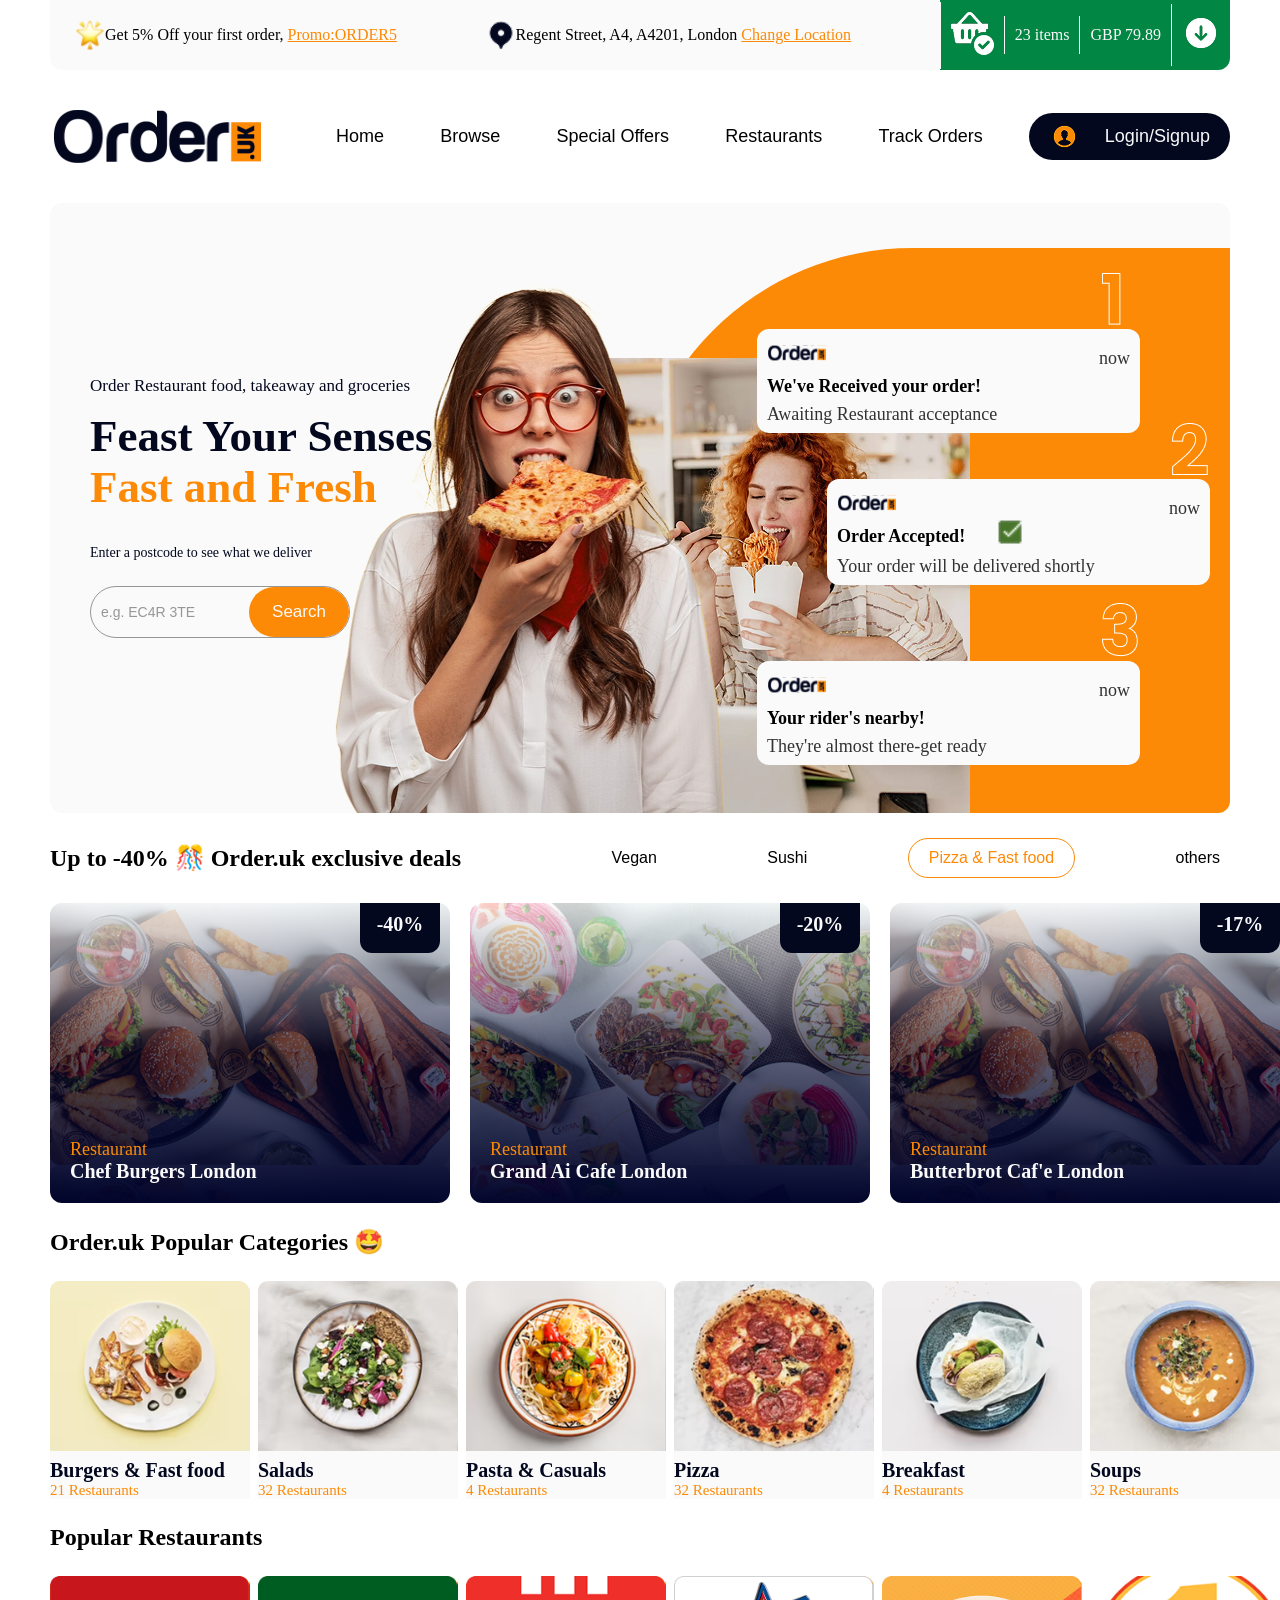
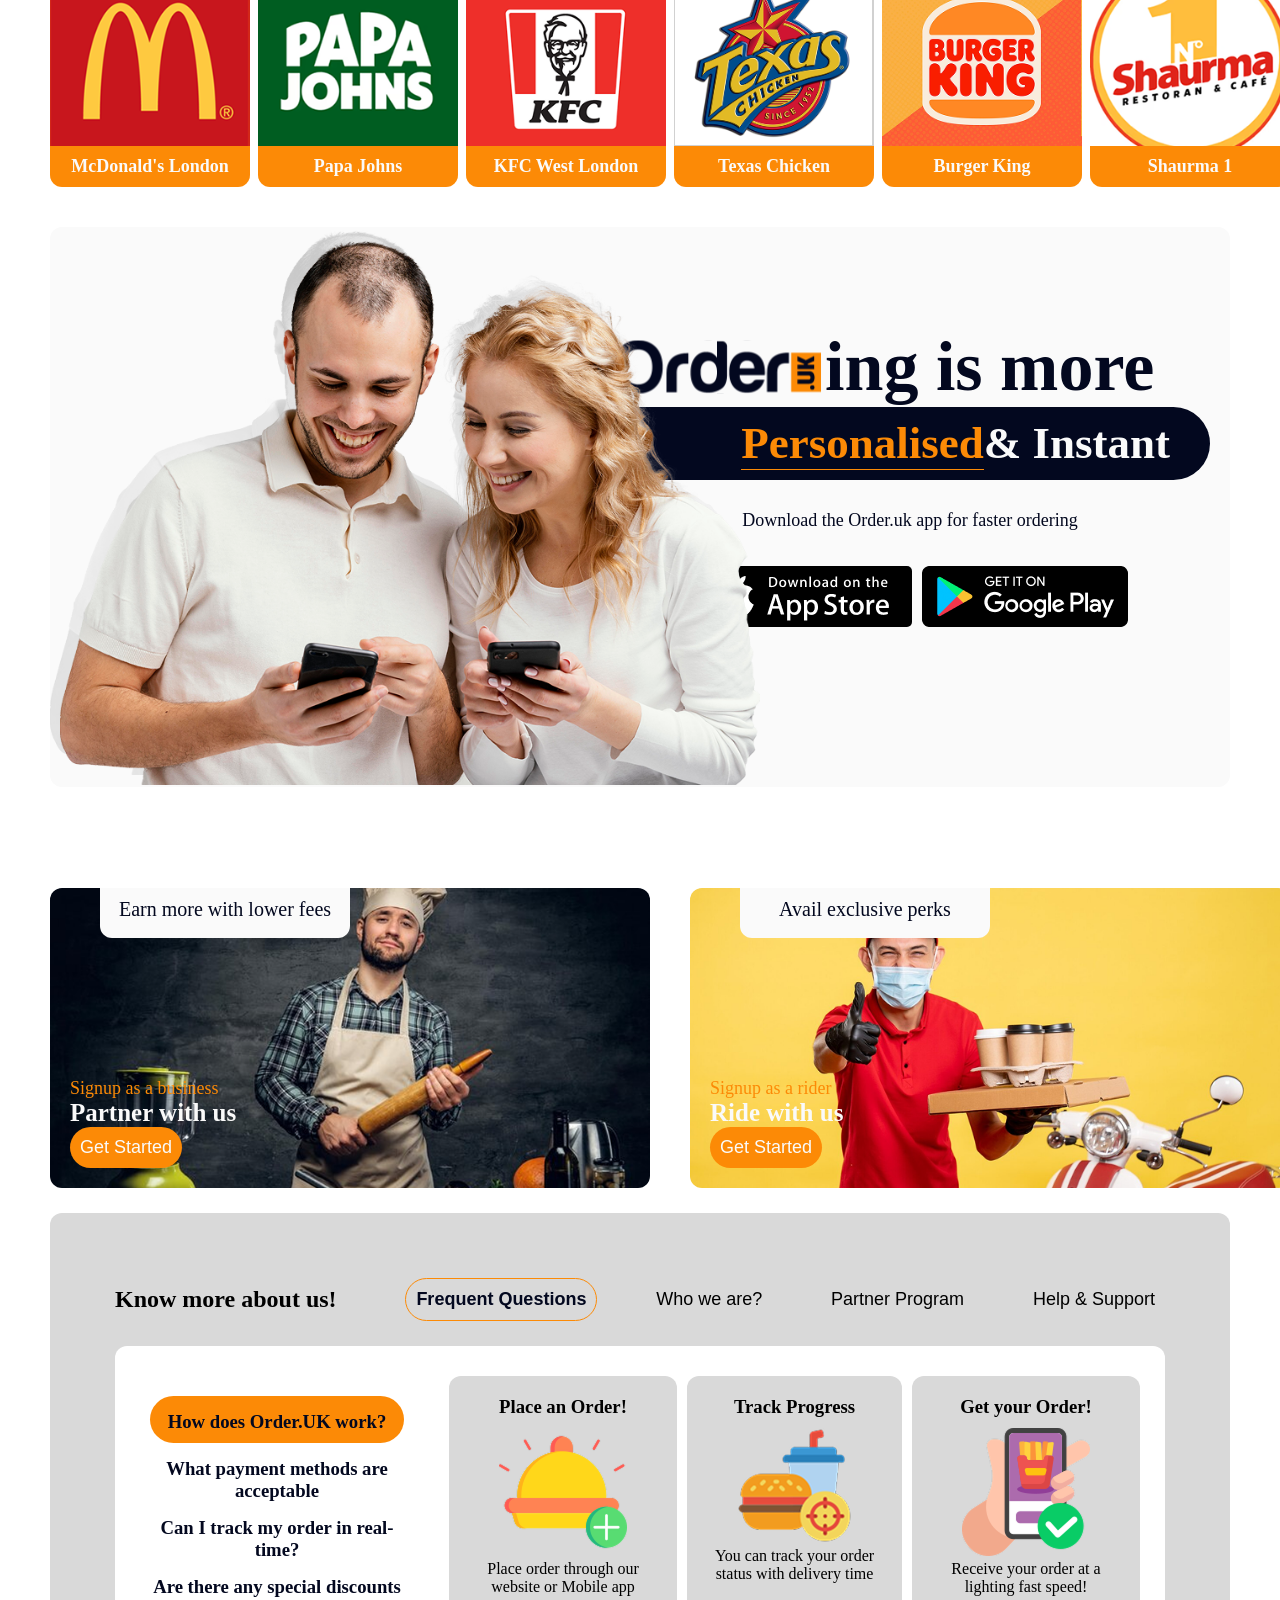
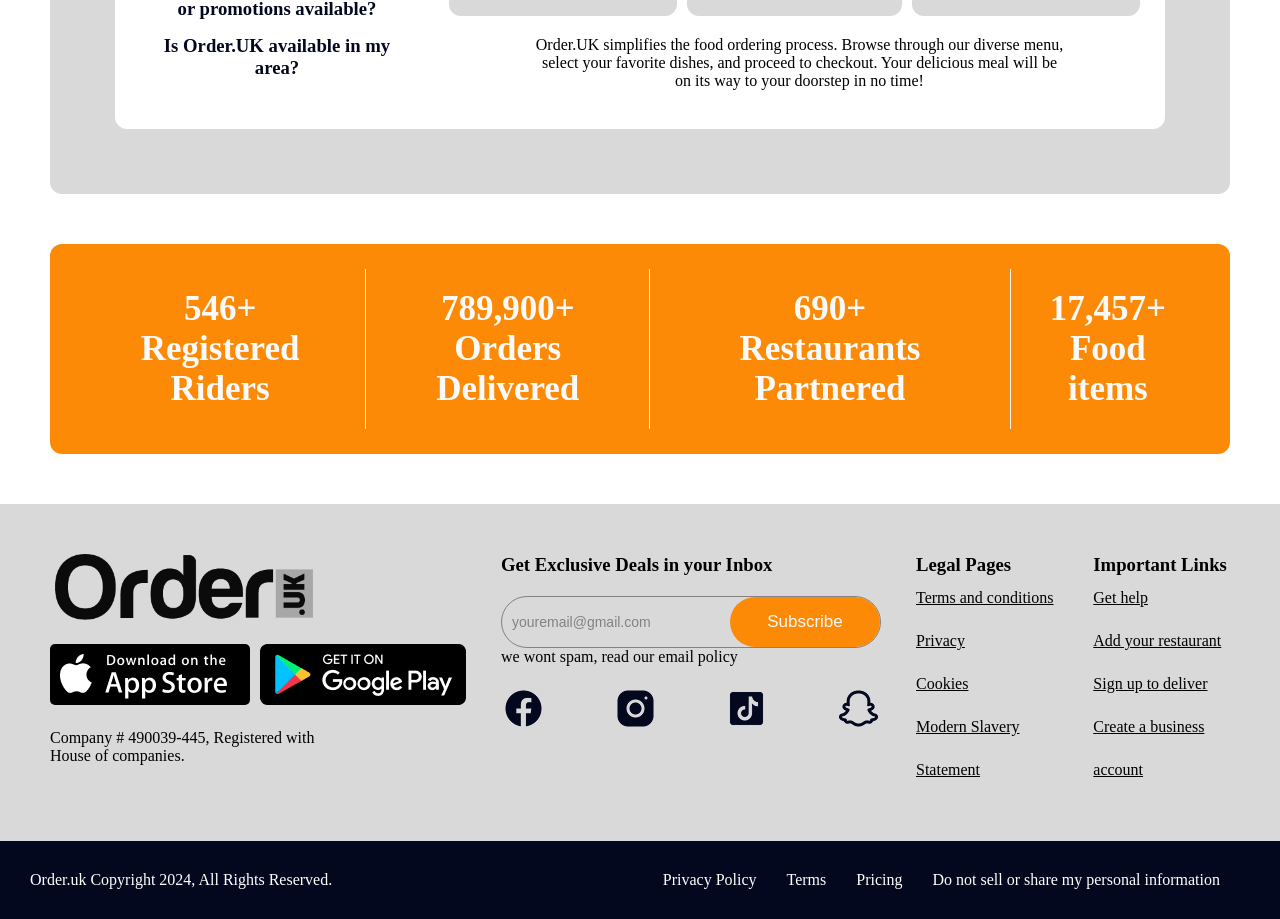
==== index.html @ 516a3283 "Made few changes" ====
<!DOCTYPE html>
<html lang="en">
<head>
    <meta charset="UTF-8">
    <meta name="viewport" content="width=device-width, initial-scale=1.0">
    <title>Food Delivery</title>
    <link rel="stylesheet" href="./index.css">
</head>
<body>
    <section class="fullpage">
        <nav class="location">
            <div class="promo">
                <img src="./images/star icon.png" alt="">
                <p>Get 5% Off your first order, <a href="">Promo:ORDER5</a> </p>
            </div>
            <div class="regent">
                <img src="./images/Location icon.png" alt="">
                <p>Regent Street, A4, A4201, London <a href="">Change Location</a></p>
                
            </div>
            <div class="basket">
                <div class="shopB">
                    <img src="./images/Full Shopping Basket.png" alt="">
                </div>
                <div class="items">
                    <p>23 items</p>
                </div>
                <div class="GBP">
                    <p>GBP 79.89</p>
                </div>
                <div class="forward">
                    <img src="./images/forward icon.png" alt="">
                </div>
            </div>
        </nav>
        <div class="orderlogo">
            <img src="./images/Order logo.svg" alt="">
            <button class="homebtn">Home</button>
            <button class="browsebtn">Browse</button>
            <button class="specialbtn">Special Offers</button>
            <a href="../ordering-page/ordering.html"><button class="restbtn">Restaurants</button></a>
            <button class="trackbtn">Track Orders</button>
            <div class="logbtn">
                <img src="./images/Male User icon.png" alt="">
                <button class="logsigbtn">Login/Signup</button>
            </div>
        </div>
        <div class="landpg">
            <div class="orange"></div>
            <div class="spag-div"></div>
            <div class="eatpizza"><img src="./images/girleatingpizza.png" alt=""></div>
            <div class="order1">
                <img class="orimg1" src="./images/1.png" alt="">
                <div class="receiveorder">
                    <div class="order1logo">
                        <img src="./images/Order logo.svg" alt="">
                        <p>now</p>
                    </div>
                    <h1>We've Received your order!</h1>
                    <p>Awaiting Restaurant acceptance</p>
                </div>
            </div>
            <div class="order2">
                <img class="orimg2" src="./images/2.png" alt="">
                <div class="acceptorder">
                    <div class="order1logo">
                        <img src="./images/Order logo.svg" alt="">
                        <p>now</p>
                    </div>
                    <div class="ornow">
                        <h1>Order Accepted!</h1>
                        <img src="./images/Tick Box.png" alt="">
                    </div>
                    <p>Your order will be delivered shortly</p>
                </div>
            </div>
            <div class="order3">
                <img class="orimg3" src="./images/3.png" alt="">
                <div class="riderorder">
                    <div class="order1logo">
                        <img src="./images/Order logo.svg" alt="">
                        <p>now</p>
                    </div>
                    <h1>Your rider's nearby!</h1>
                    <p>They're almost there-get ready</p>
                </div>
            </div>
            <div class="text1">
                <p class="p1">Order Restaurant food, takeaway and groceries</p>
                <h1 class="h1">Feast Your Senses</h1>
                <h1 class="h2">Fast and Fresh</h1>
                <p class="p2">Enter a postcode to see what we deliver</p>
                <form action="">
                    <input type="text" name="" id="" placeholder="e.g. EC4R 3TE">
                    <button>Search</button>
                </form>
            </div>
            
        </div>
        <div class="exclusive">
            <div class="deals">
                <h1 class="dealsh1">Up to -40% 🎊 Order.uk exclusive deals</h1>
                <button class="vgbtn">Vegan</button>
                <button class="subtn">Sushi</button>
                <button class="pffbtn">Pizza & Fast food</button>
                <button class="otbtn">others</button>
            </div>
            <div class="restaurantfood">
                <div class="chefburgers">
                    <div class="chburg">
                        <div class="chtext1">
                            <h1>-40%</h1>
                        </div>
                        <div class="chtext2">
                            <p>Restaurant</p>
                            <h2>Chef Burgers London</h2>
                        </div>   
                    </div>
                </div>
                <div class="aicafe">
                    <div class="aicaf">
                        <div class="aitext1">
                            <h1>-20%</h1>
                        </div>
                        <div class="aitext2">
                            <p>Restaurant</p>
                            <h2>Grand Ai Cafe London</h2>
                        </div>   
                    </div>
                </div>
                <div class="butterbrot">
                    <div class="butbrot">
                        <div class="brottext1">
                            <h1>-17%</h1>
                        </div>
                        <div class="brottext2">
                            <p>Restaurant</p>
                            <h2>Butterbrot Caf'e London</h2>
                        </div>   
                    </div>
                </div>
            </div>   
        </div>
        <div class="orderpopular">
            <h2>Order.uk Popular Categories 🤩</h2>
            <div class="ordercategories">
                <div class="burgfast">
                    <div class="burgfastImage"></div>
                    <div class="burgfastText">
                        <h2>Burgers & Fast food</h2>
                        <p>21 Restaurants</p>
                    </div>
                </div>
                <div class="salad">
                    <div class="saladImage"></div>
                    <div class="saladText">
                        <h2>Salads</h2>
                        <p>32 Restaurants</p>
                    </div>
                </div>
                <div class="pasc">
                    <div class="pascImage"></div>
                    <div class="pascText">
                        <h2>Pasta & Casuals</h2>
                        <p>4 Restaurants</p>
                    </div>
                </div>
                <div class="pizz">
                    <div class="pizzImage"></div>
                    <div class="pizzText">
                        <h2>Pizza</h2>
                        <p>32 Restaurants</p>
                    </div>
                </div>
                <div class="Break">
                    <div class="BreakImage"></div>
                    <div class="BreakText">
                        <h2>Breakfast</h2>
                        <p>4 Restaurants</p>
                    </div>
                </div>
                <div class="soup">
                    <div class="soupImage"></div>
                    <div class="soupText">
                        <h2>Soups</h2>
                        <p>32 Restaurants</p>
                    </div>
                </div>
                
            </div>
        </div>
        <div class="popularresto">
            <h2>Popular Restaurants</h2>
            <div class="popresto">
                <div class="McDon">
                    <div class="McDonImage"></div>
                    <div class="McDonText">
                        <h2>McDonald's London</h2>
                    </div>
                </div>
                <div class="papaJ">
                    <div class="papaJImage"></div>
                    <div class="papaJText">
                        <h2>Papa Johns</h2>
                    </div>
                </div>
                <div class="KFC">
                    <div class="KFCImage"></div>
                    <div class="KFCText">
                        <h2>KFC West London</h2>
                    </div>
                </div>
                <div class="Texc">
                    <div class="TexcImage"></div>
                    <div class="TexcText">
                        <h2>Texas Chicken</h2>
                    </div>
                </div>
                <div class="BurgK">
                    <div class="BurgKImage"></div>
                    <div class="BurgKText">
                        <h2>Burger King</h2>
                    </div>
                </div>
                <div class="Shau">
                    <div class="ShauImage"></div>
                    <div class="ShauText">
                        <h2>Shaurma 1</h2>
                    </div>
                </div>
            </div>
        </div>
        <div class="download">
            <div class="downloadbg">
                <div class="orderpers">
                    <div class="ordering">
                        <img src="./images/Order logo.svg" alt=""><h2>ing is more</h2>
                    </div>
                    <div class="personalizes">
                        <h2 class="pers">Personalised</h2>
                        <h2 class="ins"> & Instant</h2>
                    </div>
                    <div class="downorder">
                        <p>Download the Order.uk app for faster ordering</p>
                        <div class="appplay">
                            <div class="appstore"><img src="./images/App Store.png" alt=""></div>
                            <div class="googleplay"><img src="./images/google play.png" alt=""></div>
                        </div>
                    </div>
                    
                </div>
                <div class="smiling1"></div>
                <div class="smiling2"></div>
                
            </div>
        </div>
        <div class="earnperks">
            <div class="earn">
                <div class="earnmore">
                    <div class="earnmoretext1">
                        <p>Earn more with lower fees</p>
                    </div>
                    <div class="earnmoretext2">
                        <p>Signup as a business</p>
                        <h2>Partner with us</h2>
                        <button>Get Started</button>
                    </div>   
                </div>
            </div>
            <div class="perks">
                <div class="perksavail">
                    <div class="perksavailtext1">
                        <p>Avail exclusive perks</p>
                    </div>
                    <div class="perksavailtext2">
                        <p>Signup as a rider</p>
                        <h2>Ride with us</h2>
                        <button>Get Started</button>
                    </div>   
                </div>
            </div>
        </div>
        <div class="knowmore">
            <div class="knmr">
                <div class="know">
                    <h2>Know more about us!</h2>
                    <button class="freq">Frequent Questions</button>
                    <button class="what">Who we are?</button>
                    <button class="what">Partner Program</button>
                    <button class="what">Help & Support</button>
                </div>
                <div class="howdoes">
                    <div class="howwork">
                        <h3 class="hodoes">How does Order.UK work?</h3>
                        <h3>What payment methods are acceptable</h3>
                        <h3>Can I track my order in real-time?</h3>
                        <h3>Are there any special discounts or promotions available?</h3>
                        <h3>Is Order.UK available in my area?</h3>
                    </div>
                    <div class="placetrack">
                        <div class="placeortr">
                            <div class="place-order">
                                <h3>Place an Order!</h3>
                                <img src="./images/place order icon.png" alt="">
                                <p>Place order through our website or Mobile app</p>
                            </div>
                            <div class="track-order">
                                <h3>Track Progress</h3>
                                <img src="./images/track progress icon.png" alt="">
                                <p>You can track your order status with delivery time</p>
                            </div>
                            <div class="get-order">
                                <h3>Get your Order!</h3>
                                <img src="./images/get your order icon.png" alt="">
                                <p>Receive your order at a lighting fast speed!</p>
                            </div>
                        </div>
                        <div class="simplifies">
                            <p>Order.UK simplifies the food ordering process. Browse through our diverse menu, <br>select your favorite dishes, and proceed to checkout. Your delicious meal will be <br>on its way to your doorstep in no time!</p>
                        </div>
                    </div>
                </div>
            </div>

        </div>
        <div class="no-of">
            <div class="reg-ri"><h3>546+ <br>Registered Riders</h3></div>
            <div class="ord-de"><h3>789,900+ <br>Orders Delivered</h3></div>
            <div class="res-pa"><h3>690+ <br>Restaurants Partnered</h3></div>
            <div class="foo-it"><h3>17,457+ <br>Food items</h3></div>
        </div> 
    </section>
    <section class="footer">
        <div class="orderlegal">
            <div class="order-app">
                <div class="ord-2"><img src="./images/Order logo2.svg" alt=""></div>
                <div class="applay">
                    <div class="apstore"><img src="./images/App Store.png" alt=""></div>
                    <div class="googplay"><img src="./images/google play.png" alt=""></div>
                </div>
                <p>Company # 490039-445, Registered with <br>House of companies.</p>
            </div>
            <div class="get-ex">
                <h3>Get Exclusive Deals in your Inbox</h3>
                <form action="">
                    <input type="text" name="" id="" placeholder="youremail@gmail.com">
                    <button>Subscribe</button>
                </form>
                <p>we wont spam, read our email policy</p>
                <div class="soc-icon">
                    <img src="./images/Facebook icon.png" alt="">
                    <img src="./images/Instagram icon.png" alt="">
                    <img src="./images/TikTok icon.png" alt="">
                    <img src="./images/Snapchat icon.png" alt="">
                </div>
            </div>
            <div class="legal">
                <h3>Legal Pages</h3>
                <p>Terms and conditions</p><p>Privacy</p> <p>Cookies</p>  <p>Modern Slavery Statement</p>
            </div>
            <div class="im-li">
                <h3>Important Links</h3>
                <p>Get help</p><p>Add your restaurant</p> <p>Sign up to deliver</p>  <p>Create a business account</p>
            </div>
        </div>
        <div class="copyright">
            <p>Order.uk Copyright 2024, All Rights Reserved.</p>
            <div class="priv-pol">
                <p>Privacy Policy </p>
                <p> Terms </p>
                <p>Pricing</p>
                <p>Do not sell or share my personal information</p>
            </div>
        </div>
    </section>
</body>
</html>
---- index.css ----
*{
    margin: 0;
    padding: 0;
    box-sizing: border-box;
}

.fullpage{
    background-color: white;
    padding: 0 50px;
}
.location{
    
    background-color: #FAFAFA;
    display: flex;
    justify-content: space-between;
    height: 70px;
    border-radius: 0 0 12px 12px;
}
.promo{
    margin-left: 25px;
}
.promo, .regent{
    display: flex;
    align-items: center;
}
.promo img, .regent img{
    height: 30px;
    width: 30px;
}
.promo p a, .regent p a{
    color: #FC8A06;
}
.basket{
    display: flex;
    background-color: #028643;
    align-items: center;
    border-radius: 0 0 12px 0;
    
}
.basket p{
    color: #FAFAFA;
}
.shopB, .items, .GBP, .forward{
    padding: 10px;
    border-left: 1px solid #FAFAFA;
}
.orderlogo{
    
    display: flex;
    justify-content: space-between;
    align-items: center;
    padding: 40px 0;
    
}
.orderlogo img{
    padding-right: 25px;
}

.orderlogo button{
    font-size: 18px;
    
}
.homebtn, .browsebtn, .specialbtn, .restbtn, .trackbtn{
    border: none;
    color: #000000;
    background-color: transparent;
    padding: 10px;
}
.homebtn:hover,.browsebtn:hover, .specialbtn:hover, .restbtn:hover, .trackbtn:hover{
    border: none;
    background-color: #FC8A06;
    color: #FAFAFA;
    border-radius: 120px;
    padding: 10px 20px;
}

.logbtn{
    display: flex;
    align-items: center;
    border: none;
    background-color: #03081F;
    color: #FAFAFA;
    border-radius: 120px;
    padding: 10px 20px;
}
.logbtn button{
    border: none;
    background-color: #03081F;
    color: #FAFAFA;
    border-radius: 120px;
}
.landpg{
    border-radius: 12px;
    position: relative;
    width:1,528px ;
    height: 610px;
    background-color: #FAFAFA;
}
.orange{
    position: absolute;
    width:600px ;
    height: 565px;
    border-radius: 282.5px 0 12px 0;
    background-color: #FC8A06;
    bottom: 0;
    right: 0;
}
.spag-div{
    position: absolute;
    background-image: url("./images/spag.png");
    width: 377px;
    height:455px ;
    right: 260px;
    bottom: 0;
}
.eatpizza{
    position: absolute;
    width: 600px;
    height: 537px;
    bottom: 0;
    left: 95px;
    
}
.eatpizza img{
    display: block;
    margin-left: auto;
    margin-right: auto;
    width: 780px;
    height: 537px;
}
.text1{
    position: absolute;
    top: 150px;
    left: 40px;
}
.p1{
    font-size: 17px;
    line-height: 66px;
    font-weight: 400px;
    color: #03081F;
}
.h1{
    font-size: 45px;
    line-height: 35px;
    font-weight: 600px;
    color: #03081F;
}
.h2{
    font-size: 45px;
    line-height: 66px;
    font-weight: 600px;
    color: #FC8A06;
}
.p2{
    font-size: 14px;
    line-height: 66px;
    font-weight: 400px;
    color: #03081F;
}
.text1 form{
    border: 1px solid #00000066;
    border-radius: 120px;
    width: 260px;
    display: flex;
    
}
.text1 form input{
    background-color: transparent;
    border: none;
    height: 50px;
    width: 100px;
    
    flex: 1;
}
.text1 form input::placeholder{
    color: #00000066;
    font-size: 14px;
    padding-left: 10px;
}
.text1 form button{
    background-color:#FC8A06;
    color: #FAFAFA;
    font-size: 17px;
    width: 100px;
    height: 50px;
    border: none;
    border-radius: 120px;
    
}
.order1{
    position: absolute;
    right: 90px;
    height: 160px;
    width: 383px;
    top: 70px;
}
.orimg1{
    padding-left: 90%;
    margin-bottom: 0;
}
.receiveorder{
    background-color: #FAFAFA;
    padding: 10px;
    border-radius: 12px;
}
.order1logo{
    display: flex;
    justify-content: space-between;
    align-items: center;
}
.order1logo img{
    width: 60px;
    height: 20px;
}
.receiveorder h1{
    font-size: 18px;
    color: #000000;
    line-height: 100%;
    padding-top: 10px;
}
.receiveorder p{
    font-size: 18px;
    color: #000000CC;
    line-height: 100%;
    padding-top: 10px;
}
.order2{
    position: absolute;
    right: 20px;
    height: 160px;
    width: 383px;
    top: 220px;
}
.orimg2{
    padding-left: 90%;
    margin-bottom: 0;
}
.acceptorder{
    background-color: #FAFAFA;
    padding: 10px;
    border-radius: 12px;
}
.order1logo{
    display: flex;
    justify-content: space-between;
    align-items: center;
}
.order1logo img{
    width: 60px;
    height: 20px;
}
.ornow{
    display: flex;
}
.ornow h1{
    font-size: 18px;
    color: #000000;
    line-height: 100%;
    padding-top: 10px;
}
.ornow img{
    height: 30px;
    width: 60px;
    padding-left: 30px;
}
.acceptorder p{
    font-size: 18px;
    color: #000000CC;
    line-height: 100%;
    padding-top: 10px;
}
.order3{
    position: absolute;
    right: 90px;
    height: 160px;
    width: 383px;
    top: 400px;
}
.orimg3{
    padding-left: 90%;
    margin-bottom: 0;
}
.riderorder{
    background-color: #FAFAFA;
    padding: 10px;
    border-radius: 12px;
}
.order1logo{
    display: flex;
    justify-content: space-between;
    align-items: center;
}
.order1logo img{
    width: 60px;
    height: 20px;
}
.riderorder h1{
    font-size: 18px;
    color: #000000;
    line-height: 100%;
    padding-top: 10px;
}
.riderorder p{
    font-size: 18px;
    color: #000000CC;
    line-height: 100%;
    padding-top: 10px;
}
.exclusive{
    
    margin-top: 25px;
}
.deals{
    display: flex;
    justify-content: space-between;
    align-items: center;
}
.dealsh1{
    padding-right: 50px;
}
.deals button{
    font-size: 16px;
    
    
}
.pffbtn{
    border: 1px solid #FC8A06;
    background-color:transparent ;
    color: #FC8A06;
    border-radius: 120px;
    padding: 10px 20px;
}
.vgbtn, .subtn, .otbtn{
    border: none;
    color: #000000;
    background-color: transparent;
    padding: 10px;
    border-radius: 120px;
}
.restaurantfood{
   
    display: flex;
    margin-top:25px ;
    
}
.chefburgers, .aicafe{
    background-color: white;   
}
.chburg{
    background-image:
    linear-gradient(rgba(253, 253, 253, 0.719),rgba(1, 4, 43, 0.637), rgba(1, 4, 43, 0.993)),
    url("./images/Burger.png");
    background-size: contain;
    position: relative;
    height: 300px;
    width: 400px;
    border-radius: 12px;
    margin-right: 20px;  
}
.chtext1, .aitext1, .brottext1{
    background-color:#03081F;
    position: absolute;
    width: 80px;
    height: 50px;
    top: 0;
    right: 10px;
    padding: 10px 15px;
    border-radius: 0 0 12px 12px;
}
.chtext1 h1, .aitext1 h1, .brottext1 h1{
    text-align: center;
    color: #FAFAFA;
    font-size: 20px;
}
.chtext2, .aitext2, .brottext2{
    background-color: transparent;
    position: absolute;
    bottom: 20px;
    left: 20px;
}
.chtext2 p, .aitext2 p, .brottext2 p{
    color: #FC8A06;
    font-size: 18px;
}
.chtext2 h2, .aitext2 h2, .brottext2 h2{
    color: #FAFAFA;
    font-size: 20px;
}
.aicaf{
    background-image:
    linear-gradient(rgba(253, 253, 253, 0.719),rgba(1, 4, 43, 0.637), rgba(1, 4, 43, 0.993)),
    url("./images/AI\ cafe.png");
    background-size: contain;
    position: relative;
    height: 300px;
    width: 400px;
    border-radius: 12px;
    margin-right: 20px;
}
.butbrot{
    background-image:
    linear-gradient(rgba(253, 253, 253, 0.719),rgba(1, 4, 43, 0.637), rgba(1, 4, 43, 0.993)),
    url("./images/Burger.png");
    background-size: contain;
    position: relative;
    height: 300px;
    width: 400px;
    border-radius: 12px;
    
}
.orderpopular, .popularresto{
    margin-top: 25px;
    
}
.ordercategories, .popresto{
    margin-top: 25px;
    
    display: flex;
}
.burgfast, .salad, .pasc, .pizz, .Break, .soup{
    border-radius: 12px;
    background-color: #FAFAFA;
    margin-right: 8px;
}
.burgfastImage{
    
    background-image: url("./images/Burger\ &\ fastfood.png");
    height: 170px;
    width: 200px;
    background-size: contain;
    
}
.burgfastText, .saladText, .pascText, .pizzText, .BreakText, .soupText{
    background-color: #FAFAFA;
    padding-top: 8px;
}
.burgfastText h2, .saladText h2, .pascText h2, .pizzText h2, .BreakText h2, .soupText h2{
    color: #03081F;
    font-size: 20px;
}
.burgfastText p, .saladText p, .pascText p, .pizzText p, .BreakText p, .soupText p{
    color: #FC8A06;
    font-size: 15px;
}
.saladImage{
    
    background-image: url("./images/Salad.png");
    height: 170px;
    width: 200px;
    background-size: contain;  
}
.pascImage{
    background-image: url("./images/Pasta.png");
    height: 170px;
    width: 200px;
    background-size: contain;  
}
.pizzImage{
    background-image: url("./images/Pizza.png");
    height: 170px;
    width: 200px;
    background-size: contain;  
}
.BreakImage{
    background-image: url("./images/Breakfast.png");
    height: 170px;
    width: 200px;
    background-size: contain;  
}
.soupImage{
    background-image: url("./images/Soup.png");
    height: 170px;
    width: 200px;
    background-size: contain;  
}
.McDon, .papaJ, .KFC, .Texc, .BurgK, .Shau{
    border-radius: 12px;
    background-color:#FC8A06;
    margin-right: 8px;
}
.McDonImage{
    background-image: url("./images/McDonald.png");
    height: 170px;
    width: 200px;
    background-size: contain; 
}
.McDonText h2, .papaJText h2, .KFCText h2, .TexcText h2, .BurgKText h2, .ShauText h2{
    color: #FAFAFA;
    font-size: 18px;
    text-align: center;
    padding: 10px;
}
.papaJImage{
    background-image: url("./images/PapaJohns.png");
    height: 170px;
    width: 200px;
    background-size: contain; 
}
.KFCImage{
    background-image: url("./images/KFC.png");
    height: 170px;
    width: 200px;
    background-size: contain; 
}
.TexcImage{
    background-image: url("./images/Texas\ Chicken.png");
    height: 170px;
    width: 200px;
    background-size: contain; 
}
.BurgKImage{
    background-image: url("./images/Burger\ King.png");
    height: 170px;
    width: 200px;
    background-size: contain; 
}
.ShauImage{
    background-image: url("./images/Shaurma\ 1.png");
    height: 170px;
    width: 200px;
    background-size: contain; 
}
.download{
    
    width:1,533px ;
    height: 661px;
    
}
.downloadbg{
    background-color: #FAFAFA;
    margin-top: 40px;
    border-radius: 12px;
    position: relative;
    width:1,528px ;
    height: 560px;
}
.orderpers{
    position: absolute;
    bottom: 0;
    top: 100px;
    right: 20px;
    width:700px ;
    height: 611px;
}
.ordering{
    display: flex;
    background-color: #FAFAFA;
    padding-left: 100px;
    
}
.ordering h2{
    font-size: 70px;
    color: #03081F;
}
.personalizes{
    border: none;
    background-color: #03081F;
    font-size: 30px;
    display: flex;
    padding: 10px 40px;
    border-radius: 120px;
    justify-content: right;
}
.pers{
    color: #FC8A06;
    border-bottom: 1px solid #FC8A06;
}
.ins{
    color: #FAFAFA;
}
.downorder{
    background-color: #FAFAFA;
    
    padding-top: 30px;
}
.downorder p{
    color: #03081F;
    font-size: 18px;
    text-align: center;
    padding-left: 100px;
}
.appplay{
    display: flex;
    justify-content: center;
    padding: 35px;
    
}
.appstore{
    background-color: #000000;
    width: 200px;
    height:61px ;
    margin-left: 120px;
    margin-right: 10px;
    border-radius: 5px;
    align-items: center;
    padding: 10px;
}

.smiling1{
    position: absolute;
    background-image: url("./images/friends-laughing-using-mobiles\ 1.png");
    width: 700px;
    height:570px ;
    
    left: 0;
    top: 0;
    background-size: contain;
    background-repeat: no-repeat;
}
.smiling2{
    position: absolute;
    background-image: url("./images/friends-laughing-using-mobiles\ 2.png");
    width: 700px;
    height:550px ;
    
    left: 10px;
    bottom: 0;
    background-size: contain;
    background-repeat: no-repeat;
}
.earnperks{
   
    display: flex;
}
.earn, .perks{
    background-color: white;   
}
.earnmore{
    background-image:
    url("./images/Partnerwith\ us.png");
    background-size: cover;
    position: relative;
    height: 300px;
    width: 600px;
    border-radius: 12px;
    margin-right: 40px;  
}
.earnmoretext1, .perksavailtext1{
    background-color:#FAFAFA;
    position: absolute;
    width: 250px;
    height: 50px;
    top: 0;
    left: 50px;
    padding: 10px 15px;
    border-radius: 0 0 12px 12px;
}
.earnmoretext1 p, .perksavailtext1 p{
    text-align: center;
    color:#03081F;
    font-size: 20px;
}
.earnmoretext2, .perksavailtext2{
    background-color: transparent;
    position: absolute;
    bottom: 20px;
    left: 20px;
}
.earnmoretext2 p, .perksavailtext2 p{
    color: #FC8A06;
    font-size: 18px;
}
.earnmoretext2 h2, .perksavailtext2 h2{
    color: #FAFAFA;
    font-size: 25px;
}
.earnmoretext2 button, .perksavailtext2 button{
    border: none;
    background-color: #FC8A06;
    color: #FAFAFA;
    font-size: 18px;
    padding: 10px;
    border-radius: 120px;
}
.perksavail{
    background-image:
    url("./images/Ride\ with\ us.png");
    background-size: cover;
    position: relative;
    height: 300px;
    width: 600px;
    border-radius: 12px;
    
}
.knowmore{
    background-color: #D9D9D9;
    border-radius: 12px;
    padding: 15px;
    margin-top: 25px;
}
.knmr{
    border: none;
    margin: 50px;
   
}
.know{
    display: flex;
    justify-content: space-between;
    align-items: center;
    margin-bottom: 25px;
}
.know button{
    padding: 10px;
}
.freq{
    border: 1px solid #FC8A06;
    color: #03081F;
    font-weight: 700;
    font-size: 18px;
    border-radius: 120px;
    background-color: transparent;
    margin-left: 20px;
}
.what{
    font-size: 18px;
    border: none;
    background-color: transparent;
}

.howdoes{
    display: flex;
    padding: 30px 15px;
    background-color: white;
    border-radius: 12px;
}
.howwork{
    flex: 1;
    justify-content: center;
    color: #03081F;
    margin-right: 25px;
    padding: 20px;
}
.howwork h3{
    text-align: center;
    padding-top: 15px;
}
.hodoes{
    border: none;
    background-color: #FC8A06;
    padding: 10px 15px;
    border-radius: 120px;

}
.placetrack{
    flex: 2;
    
}
.placeortr{
    display: flex;
    margin-bottom: 20px;
}
.placeortr div{
    border: none;
    background-color: #D9D9D9;
    justify-content: center;
    margin-right: 10px;
    border-radius: 12px;
    padding: 20px;
}
.place-order h3, .track-order h3, .get-order h3{
    text-align: center;
}
.place-order p, .track-order p, .get-order p{
    text-align: center;
}
.place-order img, .track-order img, .get-order img{
    margin-left: 30px;
    margin-right: 30px;
    margin-top: 10px;
}
.simplifies p{
    text-align: center;
}
.no-of{
    background-color: #FC8A06;
    border-radius: 12px;
    padding: 25px;
    display: flex;
    margin-top: 50px;
}
.reg-ri, .ord-de, .res-pa{
    padding: 20px;
    border-right: 1px solid #FAFAFA;
}
.no-of div h3{
    color: #FAFAFA;
    font-size: 35px;
    text-align: center;
}
.foo-it{
    padding: 20px;
}

.orderlegal{
    background-color: #D9D9D9;
    margin-top: 50px;
    padding: 50px;
    display: flex;
    
}
.order-app{
    margin-right: 35px;
}
.order-app p{
    margin-top: 20px;
    color: #000000;
}
.get-ex{
    margin-right: 35px;
}

.get-ex form{
    border: 1px solid #00000066;
    border-radius: 120px;
    width: 380px;
    display: flex;
    margin-top: 20px;
    
}
.get-ex form input{
    background-color: transparent;
    border: none;
    height: 50px;
    width: 200px;
    
    flex: 1;
}
.get-ex form input::placeholder{
    color: #00000066;
    font-size: 14px;
    padding-left: 10px;
}
.get-ex form button{
    background-color:#FC8A06;
    color: #FAFAFA;
    font-size: 17px;
    width: 150px;
    height: 50px;
    border: none;
    border-radius: 120px;  
}
.soc-icon{
    display: flex;
    justify-content: space-between;
     margin-top: 20px;
}
.applay{
    display: flex;
    margin-top: 20px;
}
.apstore{
    background-color: #000000;
    width: 200px;
    height:61px ;
    margin-right: 10px;
    border-radius: 5px;
    padding: 10px;
}
.legal{
    margin-right: 35px;
}
.legal p, .im-li p{
   text-decoration: underline;
   line-height: 43px;
}
.copyright{
    background-color: #03081F;
    display: flex;
    justify-content: space-between;
    color: white;
    padding: 30px;
}
.priv-pol{
    display: flex;
    
}
.priv-pol p{
    margin-right: 30px;
}
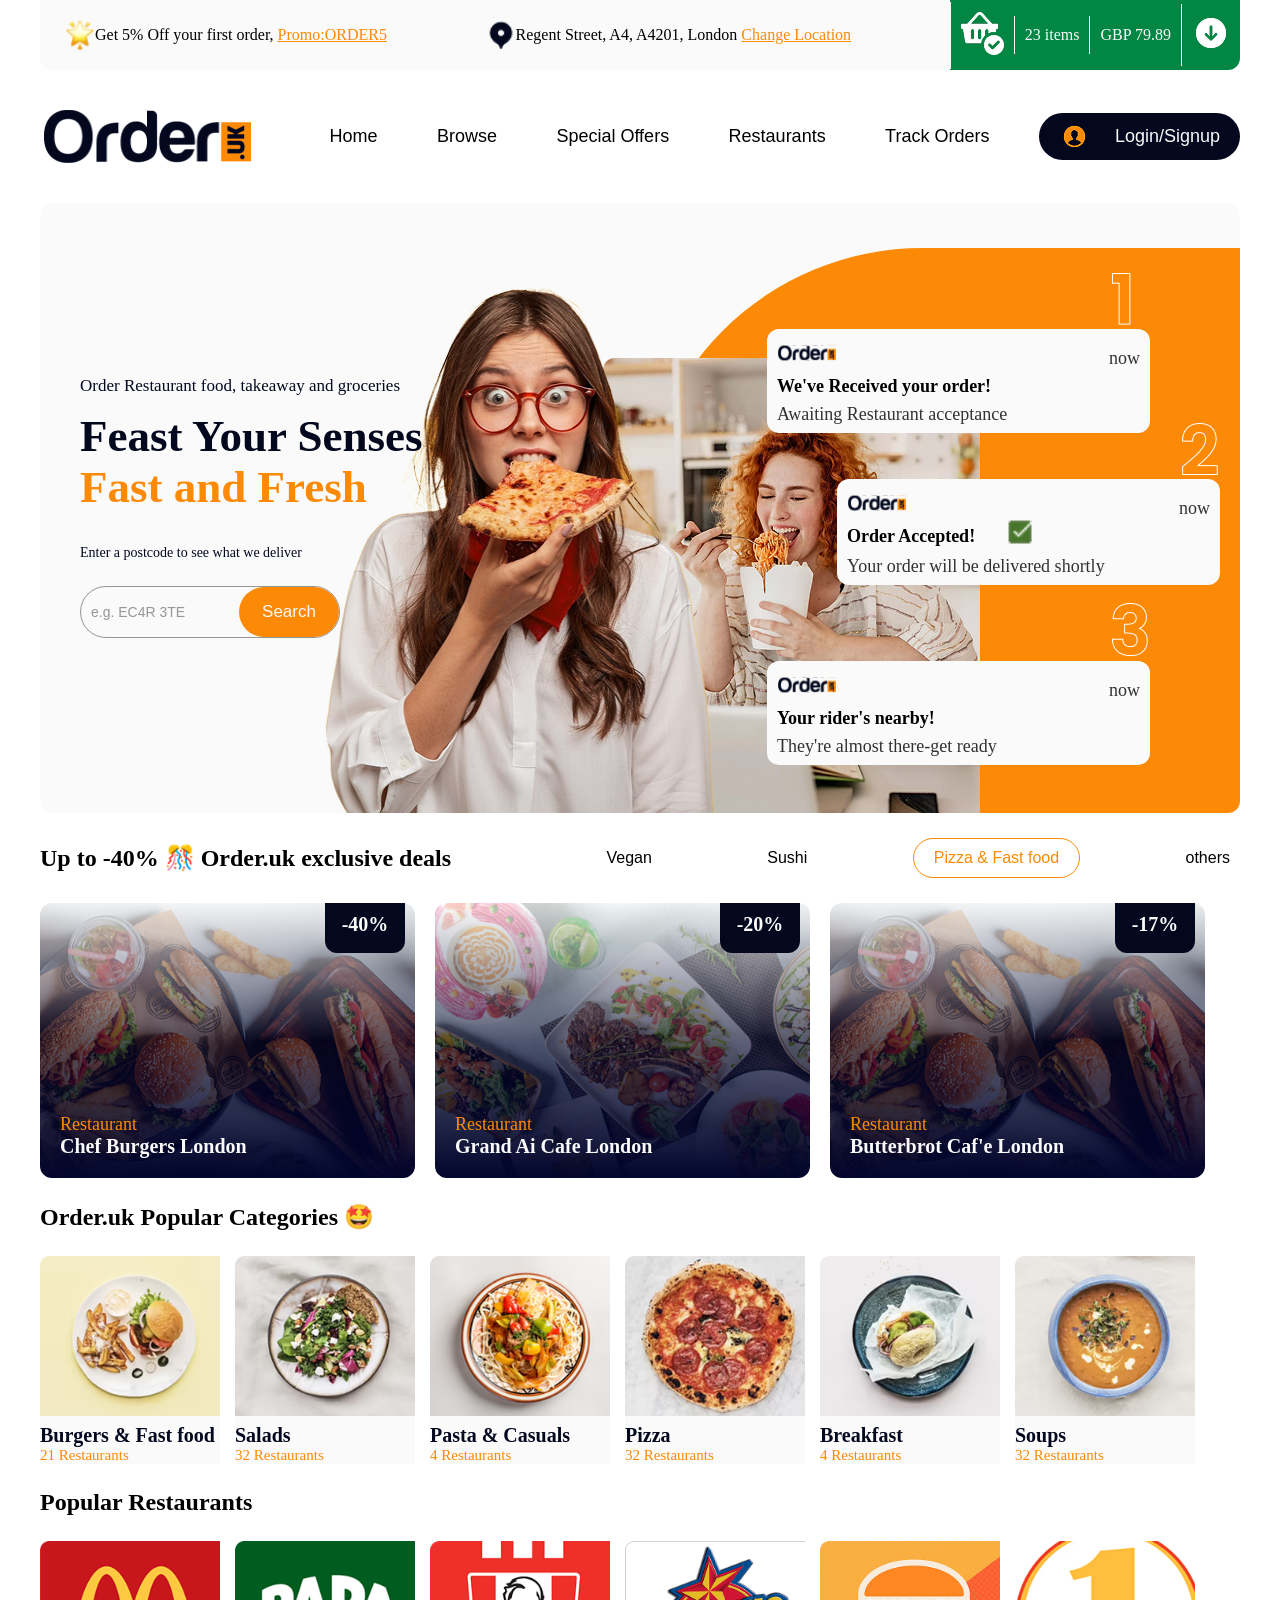
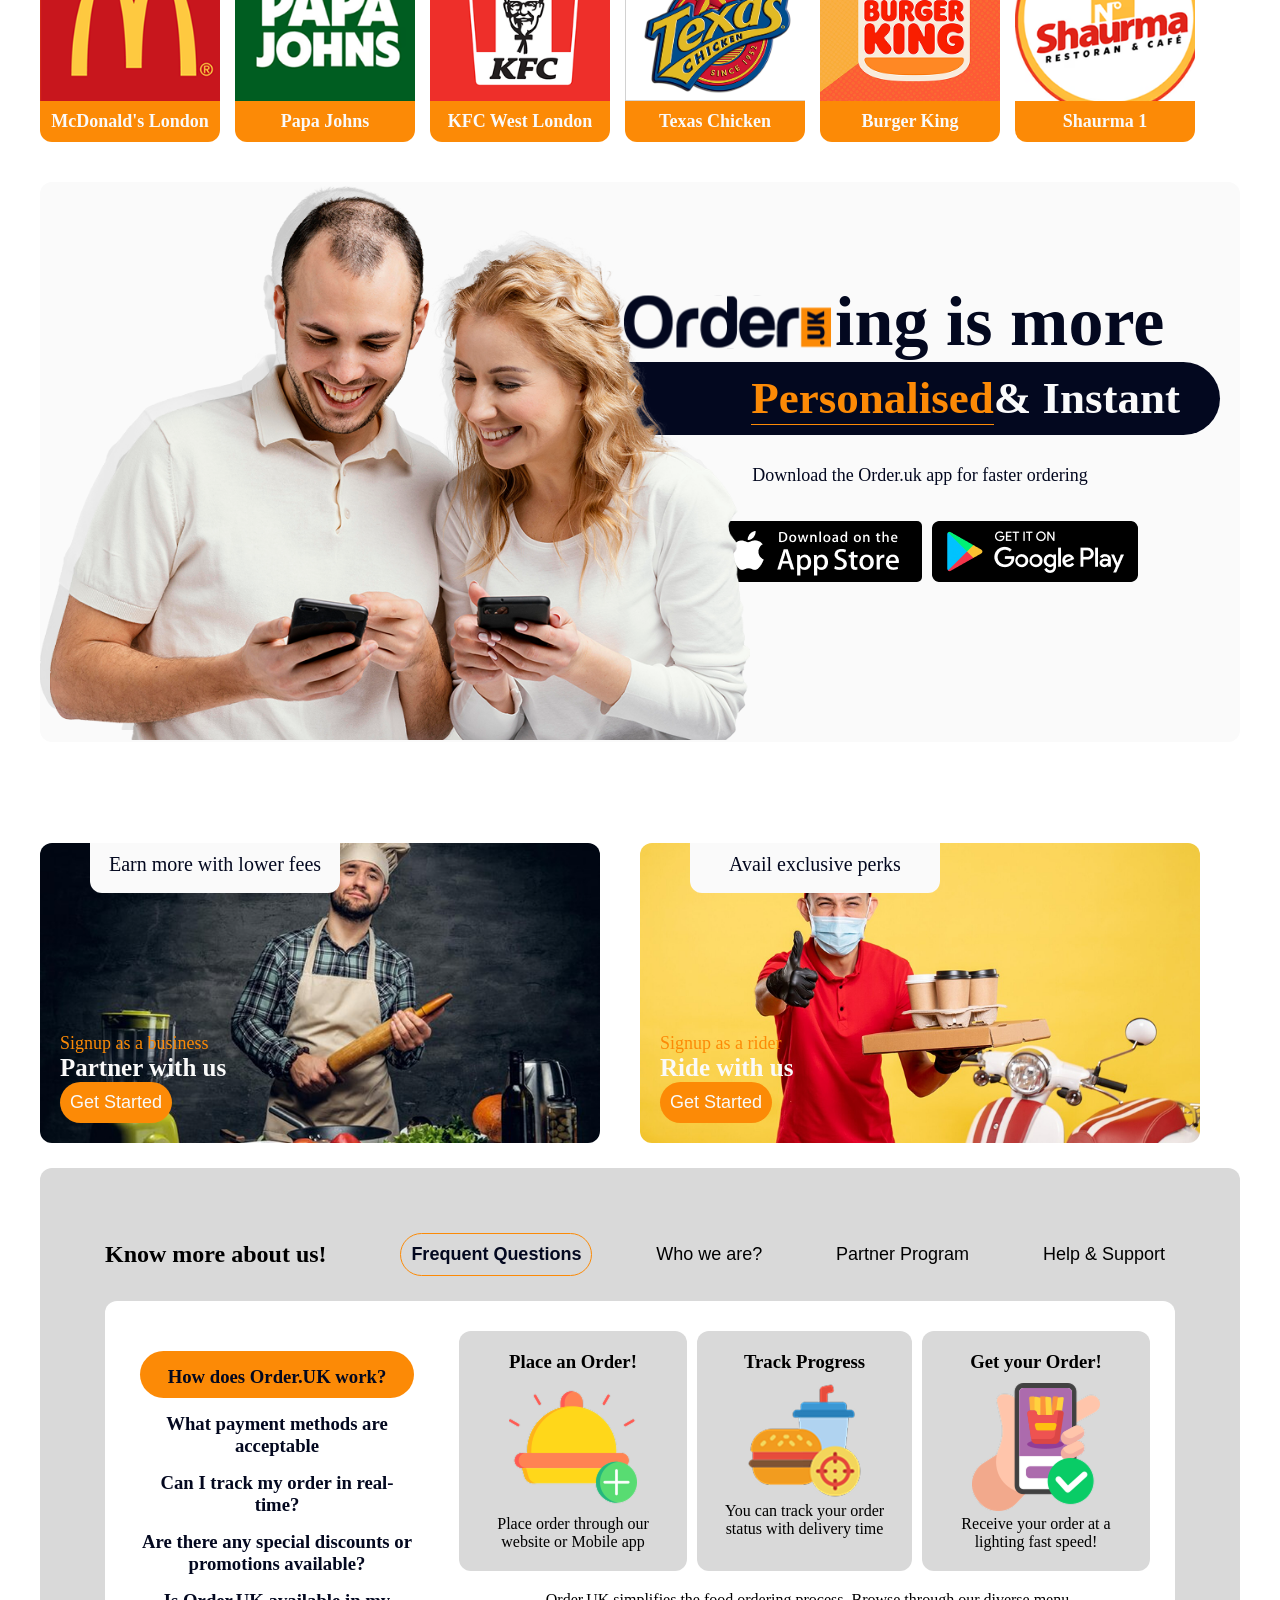
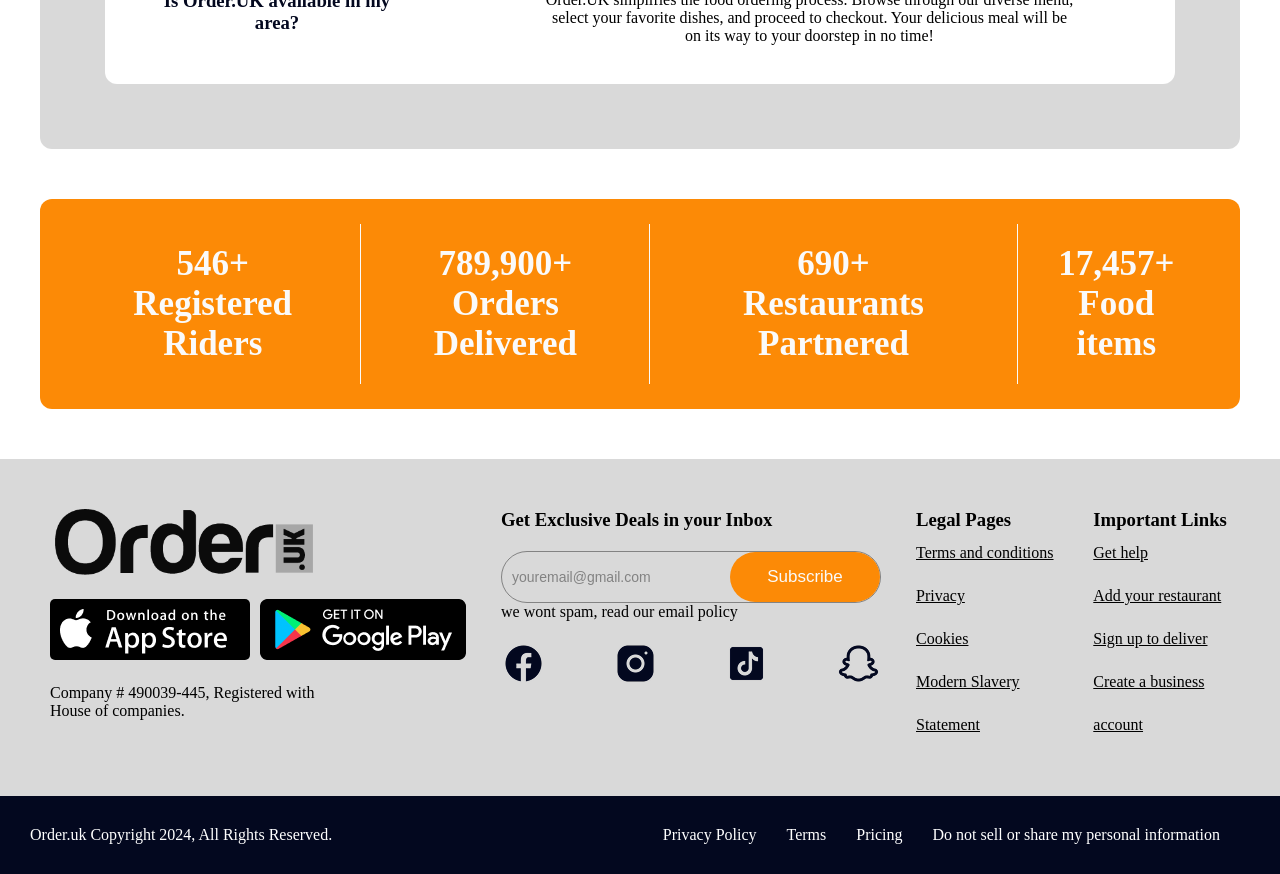
==== commit 03b8b859: "Made few changes" ====
--- a/index.html
+++ b/index.html
@@ -1,377 +1,377 @@
 <!DOCTYPE html>
 <html lang="en">
-<head>
-    <meta charset="UTF-8">
-    <meta name="viewport" content="width=device-width, initial-scale=1.0">
-    <title>Food Delivery</title>
-    <link rel="stylesheet" href="./index.css">
-</head>
-<body>
-    <section class="fullpage">
-        <nav class="location">
-            <div class="promo">
-                <img src="./images/star icon.png" alt="">
-                <p>Get 5% Off your first order, <a href="">Promo:ORDER5</a> </p>
-            </div>
-            <div class="regent">
-                <img src="./images/Location icon.png" alt="">
-                <p>Regent Street, A4, A4201, London <a href="">Change Location</a></p>
+    <head>
+        <meta charset="UTF-8">
+        <meta name="viewport" content="width=device-width, initial-scale=1.0">
+        <title>Food Delivery</title>
+        <link rel="stylesheet" href="./index.css">
+    </head>
+    <body>
+        <section class="fullpage">
+            <nav class="location">
+                <div class="promo">
+                    <img src="./images/star icon.png" alt="">
+                    <p>Get 5% Off your first order, <a href="">Promo:ORDER5</a> </p>
+                </div>
+                <div class="regent">
+                    <img src="./images/Location icon.png" alt="">
+                    <p>Regent Street, A4, A4201, London <a href="">Change Location</a></p>
+                    
+                </div>
+                <div class="basket">
+                    <div class="shopB">
+                        <img src="./images/Full Shopping Basket.png" alt="">
+                    </div>
+                    <div class="items">
+                        <p>23 items</p>
+                    </div>
+                    <div class="GBP">
+                        <p>GBP 79.89</p>
+                    </div>
+                    <div class="forward">
+                        <img src="./images/forward icon.png" alt="">
+                    </div>
+                </div>
+            </nav>
+            <div class="orderlogo">
+                <img src="./images/Order logo.svg" alt="">
+                <button class="homebtn">Home</button>
+                <button class="browsebtn">Browse</button>
+                <button class="specialbtn">Special Offers</button>
+                <a href="../ordering-page/ordering.html"><button class="restbtn">Restaurants</button></a>
+                <button class="trackbtn">Track Orders</button>
+                <div class="logbtn">
+                    <img src="./images/Male User icon.png" alt="">
+                    <button class="logsigbtn">Login/Signup</button>
+                </div>
+            </div>
+            <div class="landpg">
+                <div class="orange"></div>
+                <div class="spag-div"></div>
+                <div class="eatpizza"><img src="./images/girleatingpizza.png" alt=""></div>
+                <div class="order1">
+                    <img class="orimg1" src="./images/1.png" alt="">
+                    <div class="receiveorder">
+                        <div class="order1logo">
+                            <img src="./images/Order logo.svg" alt="">
+                            <p>now</p>
+                        </div>
+                        <h1>We've Received your order!</h1>
+                        <p>Awaiting Restaurant acceptance</p>
+                    </div>
+                </div>
+                <div class="order2">
+                    <img class="orimg2" src="./images/2.png" alt="">
+                    <div class="acceptorder">
+                        <div class="order1logo">
+                            <img src="./images/Order logo.svg" alt="">
+                            <p>now</p>
+                        </div>
+                        <div class="ornow">
+                            <h1>Order Accepted!</h1>
+                            <img src="./images/Tick Box.png" alt="">
+                        </div>
+                        <p>Your order will be delivered shortly</p>
+                    </div>
+                </div>
+                <div class="order3">
+                    <img class="orimg3" src="./images/3.png" alt="">
+                    <div class="riderorder">
+                        <div class="order1logo">
+                            <img src="./images/Order logo.svg" alt="">
+                            <p>now</p>
+                        </div>
+                        <h1>Your rider's nearby!</h1>
+                        <p>They're almost there-get ready</p>
+                    </div>
+                </div>
+                <div class="text1">
+                    <p class="p1">Order Restaurant food, takeaway and groceries</p>
+                    <h1 class="h1">Feast Your Senses</h1>
+                    <h1 class="h2">Fast and Fresh</h1>
+                    <p class="p2">Enter a postcode to see what we deliver</p>
+                    <form action="">
+                        <input type="text" name="" id="" placeholder="e.g. EC4R 3TE">
+                        <button>Search</button>
+                    </form>
+                </div>
                 
             </div>
-            <div class="basket">
-                <div class="shopB">
-                    <img src="./images/Full Shopping Basket.png" alt="">
-                </div>
-                <div class="items">
-                    <p>23 items</p>
-                </div>
-                <div class="GBP">
-                    <p>GBP 79.89</p>
-                </div>
-                <div class="forward">
-                    <img src="./images/forward icon.png" alt="">
-                </div>
-            </div>
-        </nav>
-        <div class="orderlogo">
-            <img src="./images/Order logo.svg" alt="">
-            <button class="homebtn">Home</button>
-            <button class="browsebtn">Browse</button>
-            <button class="specialbtn">Special Offers</button>
-            <a href="../ordering-page/ordering.html"><button class="restbtn">Restaurants</button></a>
-            <button class="trackbtn">Track Orders</button>
-            <div class="logbtn">
-                <img src="./images/Male User icon.png" alt="">
-                <button class="logsigbtn">Login/Signup</button>
-            </div>
-        </div>
-        <div class="landpg">
-            <div class="orange"></div>
-            <div class="spag-div"></div>
-            <div class="eatpizza"><img src="./images/girleatingpizza.png" alt=""></div>
-            <div class="order1">
-                <img class="orimg1" src="./images/1.png" alt="">
-                <div class="receiveorder">
-                    <div class="order1logo">
-                        <img src="./images/Order logo.svg" alt="">
-                        <p>now</p>
-                    </div>
-                    <h1>We've Received your order!</h1>
-                    <p>Awaiting Restaurant acceptance</p>
-                </div>
-            </div>
-            <div class="order2">
-                <img class="orimg2" src="./images/2.png" alt="">
-                <div class="acceptorder">
-                    <div class="order1logo">
-                        <img src="./images/Order logo.svg" alt="">
-                        <p>now</p>
-                    </div>
-                    <div class="ornow">
-                        <h1>Order Accepted!</h1>
-                        <img src="./images/Tick Box.png" alt="">
-                    </div>
-                    <p>Your order will be delivered shortly</p>
-                </div>
-            </div>
-            <div class="order3">
-                <img class="orimg3" src="./images/3.png" alt="">
-                <div class="riderorder">
-                    <div class="order1logo">
-                        <img src="./images/Order logo.svg" alt="">
-                        <p>now</p>
-                    </div>
-                    <h1>Your rider's nearby!</h1>
-                    <p>They're almost there-get ready</p>
-                </div>
-            </div>
-            <div class="text1">
-                <p class="p1">Order Restaurant food, takeaway and groceries</p>
-                <h1 class="h1">Feast Your Senses</h1>
-                <h1 class="h2">Fast and Fresh</h1>
-                <p class="p2">Enter a postcode to see what we deliver</p>
-                <form action="">
-                    <input type="text" name="" id="" placeholder="e.g. EC4R 3TE">
-                    <button>Search</button>
-                </form>
-            </div>
-            
-        </div>
-        <div class="exclusive">
-            <div class="deals">
-                <h1 class="dealsh1">Up to -40% 🎊 Order.uk exclusive deals</h1>
-                <button class="vgbtn">Vegan</button>
-                <button class="subtn">Sushi</button>
-                <button class="pffbtn">Pizza & Fast food</button>
-                <button class="otbtn">others</button>
-            </div>
-            <div class="restaurantfood">
-                <div class="chefburgers">
-                    <div class="chburg">
-                        <div class="chtext1">
-                            <h1>-40%</h1>
-                        </div>
-                        <div class="chtext2">
-                            <p>Restaurant</p>
-                            <h2>Chef Burgers London</h2>
+            <div class="exclusive">
+                <div class="deals">
+                    <h1 class="dealsh1">Up to -40% 🎊 Order.uk exclusive deals</h1>
+                    <button class="vgbtn">Vegan</button>
+                    <button class="subtn">Sushi</button>
+                    <button class="pffbtn">Pizza & Fast food</button>
+                    <button class="otbtn">others</button>
+                </div>
+                <div class="restaurantfood">
+                    <div class="chefburgers">
+                        <div class="chburg">
+                            <div class="chtext1">
+                                <h1>-40%</h1>
+                            </div>
+                            <div class="chtext2">
+                                <p>Restaurant</p>
+                                <h2>Chef Burgers London</h2>
+                            </div>   
+                        </div>
+                    </div>
+                    <div class="aicafe">
+                        <div class="aicaf">
+                            <div class="aitext1">
+                                <h1>-20%</h1>
+                            </div>
+                            <div class="aitext2">
+                                <p>Restaurant</p>
+                                <h2>Grand Ai Cafe London</h2>
+                            </div>   
+                        </div>
+                    </div>
+                    <div class="butterbrot">
+                        <div class="butbrot">
+                            <div class="brottext1">
+                                <h1>-17%</h1>
+                            </div>
+                            <div class="brottext2">
+                                <p>Restaurant</p>
+                                <h2>Butterbrot Caf'e London</h2>
+                            </div>   
+                        </div>
+                    </div>
+                </div>   
+            </div>
+            <div class="orderpopular">
+                <h2>Order.uk Popular Categories 🤩</h2>
+                <div class="ordercategories">
+                    <div class="burgfast">
+                        <div class="burgfastImage"></div>
+                        <div class="burgfastText">
+                            <h2>Burgers & Fast food</h2>
+                            <p>21 Restaurants</p>
+                        </div>
+                    </div>
+                    <div class="salad">
+                        <div class="saladImage"></div>
+                        <div class="saladText">
+                            <h2>Salads</h2>
+                            <p>32 Restaurants</p>
+                        </div>
+                    </div>
+                    <div class="pasc">
+                        <div class="pascImage"></div>
+                        <div class="pascText">
+                            <h2>Pasta & Casuals</h2>
+                            <p>4 Restaurants</p>
+                        </div>
+                    </div>
+                    <div class="pizz">
+                        <div class="pizzImage"></div>
+                        <div class="pizzText">
+                            <h2>Pizza</h2>
+                            <p>32 Restaurants</p>
+                        </div>
+                    </div>
+                    <div class="Break">
+                        <div class="BreakImage"></div>
+                        <div class="BreakText">
+                            <h2>Breakfast</h2>
+                            <p>4 Restaurants</p>
+                        </div>
+                    </div>
+                    <div class="soup">
+                        <div class="soupImage"></div>
+                        <div class="soupText">
+                            <h2>Soups</h2>
+                            <p>32 Restaurants</p>
+                        </div>
+                    </div>
+                    
+                </div>
+            </div>
+            <div class="popularresto">
+                <h2>Popular Restaurants</h2>
+                <div class="popresto">
+                    <div class="McDon">
+                        <div class="McDonImage"></div>
+                        <div class="McDonText">
+                            <h2>McDonald's London</h2>
+                        </div>
+                    </div>
+                    <div class="papaJ">
+                        <div class="papaJImage"></div>
+                        <div class="papaJText">
+                            <h2>Papa Johns</h2>
+                        </div>
+                    </div>
+                    <div class="KFC">
+                        <div class="KFCImage"></div>
+                        <div class="KFCText">
+                            <h2>KFC West London</h2>
+                        </div>
+                    </div>
+                    <div class="Texc">
+                        <div class="TexcImage"></div>
+                        <div class="TexcText">
+                            <h2>Texas Chicken</h2>
+                        </div>
+                    </div>
+                    <div class="BurgK">
+                        <div class="BurgKImage"></div>
+                        <div class="BurgKText">
+                            <h2>Burger King</h2>
+                        </div>
+                    </div>
+                    <div class="Shau">
+                        <div class="ShauImage"></div>
+                        <div class="ShauText">
+                            <h2>Shaurma 1</h2>
+                        </div>
+                    </div>
+                </div>
+            </div>
+            <div class="download">
+                <div class="downloadbg">
+                    <div class="orderpers">
+                        <div class="ordering">
+                            <img src="./images/Order logo.svg" alt=""><h2>ing is more</h2>
+                        </div>
+                        <div class="personalizes">
+                            <h2 class="pers">Personalised</h2>
+                            <h2 class="ins"> & Instant</h2>
+                        </div>
+                        <div class="downorder">
+                            <p>Download the Order.uk app for faster ordering</p>
+                            <div class="appplay">
+                                <div class="appstore"><img src="./images/App Store.png" alt=""></div>
+                                <div class="googleplay"><img src="./images/google play.png" alt=""></div>
+                            </div>
+                        </div>
+                        
+                    </div>
+                    <div class="smiling1"></div>
+                    <div class="smiling2"></div>
+                    
+                </div>
+            </div>
+            <div class="earnperks">
+                <div class="earn">
+                    <div class="earnmore">
+                        <div class="earnmoretext1">
+                            <p>Earn more with lower fees</p>
+                        </div>
+                        <div class="earnmoretext2">
+                            <p>Signup as a business</p>
+                            <h2>Partner with us</h2>
+                            <button>Get Started</button>
                         </div>   
                     </div>
                 </div>
-                <div class="aicafe">
-                    <div class="aicaf">
-                        <div class="aitext1">
-                            <h1>-20%</h1>
-                        </div>
-                        <div class="aitext2">
-                            <p>Restaurant</p>
-                            <h2>Grand Ai Cafe London</h2>
+                <div class="perks">
+                    <div class="perksavail">
+                        <div class="perksavailtext1">
+                            <p>Avail exclusive perks</p>
+                        </div>
+                        <div class="perksavailtext2">
+                            <p>Signup as a rider</p>
+                            <h2>Ride with us</h2>
+                            <button>Get Started</button>
                         </div>   
                     </div>
                 </div>
-                <div class="butterbrot">
-                    <div class="butbrot">
-                        <div class="brottext1">
-                            <h1>-17%</h1>
-                        </div>
-                        <div class="brottext2">
-                            <p>Restaurant</p>
-                            <h2>Butterbrot Caf'e London</h2>
-                        </div>   
-                    </div>
-                </div>
-            </div>   
-        </div>
-        <div class="orderpopular">
-            <h2>Order.uk Popular Categories 🤩</h2>
-            <div class="ordercategories">
-                <div class="burgfast">
-                    <div class="burgfastImage"></div>
-                    <div class="burgfastText">
-                        <h2>Burgers & Fast food</h2>
-                        <p>21 Restaurants</p>
-                    </div>
-                </div>
-                <div class="salad">
-                    <div class="saladImage"></div>
-                    <div class="saladText">
-                        <h2>Salads</h2>
-                        <p>32 Restaurants</p>
-                    </div>
-                </div>
-                <div class="pasc">
-                    <div class="pascImage"></div>
-                    <div class="pascText">
-                        <h2>Pasta & Casuals</h2>
-                        <p>4 Restaurants</p>
-                    </div>
-                </div>
-                <div class="pizz">
-                    <div class="pizzImage"></div>
-                    <div class="pizzText">
-                        <h2>Pizza</h2>
-                        <p>32 Restaurants</p>
-                    </div>
-                </div>
-                <div class="Break">
-                    <div class="BreakImage"></div>
-                    <div class="BreakText">
-                        <h2>Breakfast</h2>
-                        <p>4 Restaurants</p>
-                    </div>
-                </div>
-                <div class="soup">
-                    <div class="soupImage"></div>
-                    <div class="soupText">
-                        <h2>Soups</h2>
-                        <p>32 Restaurants</p>
-                    </div>
-                </div>
-                
-            </div>
-        </div>
-        <div class="popularresto">
-            <h2>Popular Restaurants</h2>
-            <div class="popresto">
-                <div class="McDon">
-                    <div class="McDonImage"></div>
-                    <div class="McDonText">
-                        <h2>McDonald's London</h2>
-                    </div>
-                </div>
-                <div class="papaJ">
-                    <div class="papaJImage"></div>
-                    <div class="papaJText">
-                        <h2>Papa Johns</h2>
-                    </div>
-                </div>
-                <div class="KFC">
-                    <div class="KFCImage"></div>
-                    <div class="KFCText">
-                        <h2>KFC West London</h2>
-                    </div>
-                </div>
-                <div class="Texc">
-                    <div class="TexcImage"></div>
-                    <div class="TexcText">
-                        <h2>Texas Chicken</h2>
-                    </div>
-                </div>
-                <div class="BurgK">
-                    <div class="BurgKImage"></div>
-                    <div class="BurgKText">
-                        <h2>Burger King</h2>
-                    </div>
-                </div>
-                <div class="Shau">
-                    <div class="ShauImage"></div>
-                    <div class="ShauText">
-                        <h2>Shaurma 1</h2>
-                    </div>
-                </div>
-            </div>
-        </div>
-        <div class="download">
-            <div class="downloadbg">
-                <div class="orderpers">
-                    <div class="ordering">
-                        <img src="./images/Order logo.svg" alt=""><h2>ing is more</h2>
-                    </div>
-                    <div class="personalizes">
-                        <h2 class="pers">Personalised</h2>
-                        <h2 class="ins"> & Instant</h2>
-                    </div>
-                    <div class="downorder">
-                        <p>Download the Order.uk app for faster ordering</p>
-                        <div class="appplay">
-                            <div class="appstore"><img src="./images/App Store.png" alt=""></div>
-                            <div class="googleplay"><img src="./images/google play.png" alt=""></div>
-                        </div>
-                    </div>
-                    
-                </div>
-                <div class="smiling1"></div>
-                <div class="smiling2"></div>
-                
-            </div>
-        </div>
-        <div class="earnperks">
-            <div class="earn">
-                <div class="earnmore">
-                    <div class="earnmoretext1">
-                        <p>Earn more with lower fees</p>
-                    </div>
-                    <div class="earnmoretext2">
-                        <p>Signup as a business</p>
-                        <h2>Partner with us</h2>
-                        <button>Get Started</button>
-                    </div>   
-                </div>
-            </div>
-            <div class="perks">
-                <div class="perksavail">
-                    <div class="perksavailtext1">
-                        <p>Avail exclusive perks</p>
-                    </div>
-                    <div class="perksavailtext2">
-                        <p>Signup as a rider</p>
-                        <h2>Ride with us</h2>
-                        <button>Get Started</button>
-                    </div>   
-                </div>
-            </div>
-        </div>
-        <div class="knowmore">
-            <div class="knmr">
-                <div class="know">
-                    <h2>Know more about us!</h2>
-                    <button class="freq">Frequent Questions</button>
-                    <button class="what">Who we are?</button>
-                    <button class="what">Partner Program</button>
-                    <button class="what">Help & Support</button>
-                </div>
-                <div class="howdoes">
-                    <div class="howwork">
-                        <h3 class="hodoes">How does Order.UK work?</h3>
-                        <h3>What payment methods are acceptable</h3>
-                        <h3>Can I track my order in real-time?</h3>
-                        <h3>Are there any special discounts or promotions available?</h3>
-                        <h3>Is Order.UK available in my area?</h3>
-                    </div>
-                    <div class="placetrack">
-                        <div class="placeortr">
-                            <div class="place-order">
-                                <h3>Place an Order!</h3>
-                                <img src="./images/place order icon.png" alt="">
-                                <p>Place order through our website or Mobile app</p>
-                            </div>
-                            <div class="track-order">
-                                <h3>Track Progress</h3>
-                                <img src="./images/track progress icon.png" alt="">
-                                <p>You can track your order status with delivery time</p>
-                            </div>
-                            <div class="get-order">
-                                <h3>Get your Order!</h3>
-                                <img src="./images/get your order icon.png" alt="">
-                                <p>Receive your order at a lighting fast speed!</p>
-                            </div>
-                        </div>
-                        <div class="simplifies">
-                            <p>Order.UK simplifies the food ordering process. Browse through our diverse menu, <br>select your favorite dishes, and proceed to checkout. Your delicious meal will be <br>on its way to your doorstep in no time!</p>
-                        </div>
-                    </div>
-                </div>
-            </div>
+            </div>
+            <div class="knowmore">
+                <div class="knmr">
+                    <div class="know">
+                        <h2>Know more about us!</h2>
+                        <button class="freq">Frequent Questions</button>
+                        <button class="what">Who we are?</button>
+                        <button class="what">Partner Program</button>
+                        <button class="what">Help & Support</button>
+                    </div>
+                    <div class="howdoes">
+                        <div class="howwork">
+                            <h3 class="hodoes">How does Order.UK work?</h3>
+                            <h3>What payment methods are acceptable</h3>
+                            <h3>Can I track my order in real-time?</h3>
+                            <h3>Are there any special discounts or promotions available?</h3>
+                            <h3>Is Order.UK available in my area?</h3>
+                        </div>
+                        <div class="placetrack">
+                            <div class="placeortr">
+                                <div class="place-order">
+                                    <h3>Place an Order!</h3>
+                                    <img src="./images/place order icon.png" alt="">
+                                    <p>Place order through our website or Mobile app</p>
+                                </div>
+                                <div class="track-order">
+                                    <h3>Track Progress</h3>
+                                    <img src="./images/track progress icon.png" alt="">
+                                    <p>You can track your order status with delivery time</p>
+                                </div>
+                                <div class="get-order">
+                                    <h3>Get your Order!</h3>
+                                    <img src="./images/get your order icon.png" alt="">
+                                    <p>Receive your order at a lighting fast speed!</p>
+                                </div>
+                            </div>
+                            <div class="simplifies">
+                                <p>Order.UK simplifies the food ordering process. Browse through our diverse menu, <br>select your favorite dishes, and proceed to checkout. Your delicious meal will be <br>on its way to your doorstep in no time!</p>
+                            </div>
+                        </div>
+                    </div>
+                </div>
 
-        </div>
-        <div class="no-of">
-            <div class="reg-ri"><h3>546+ <br>Registered Riders</h3></div>
-            <div class="ord-de"><h3>789,900+ <br>Orders Delivered</h3></div>
-            <div class="res-pa"><h3>690+ <br>Restaurants Partnered</h3></div>
-            <div class="foo-it"><h3>17,457+ <br>Food items</h3></div>
-        </div> 
-    </section>
-    <section class="footer">
-        <div class="orderlegal">
-            <div class="order-app">
-                <div class="ord-2"><img src="./images/Order logo2.svg" alt=""></div>
-                <div class="applay">
-                    <div class="apstore"><img src="./images/App Store.png" alt=""></div>
-                    <div class="googplay"><img src="./images/google play.png" alt=""></div>
-                </div>
-                <p>Company # 490039-445, Registered with <br>House of companies.</p>
-            </div>
-            <div class="get-ex">
-                <h3>Get Exclusive Deals in your Inbox</h3>
-                <form action="">
-                    <input type="text" name="" id="" placeholder="youremail@gmail.com">
-                    <button>Subscribe</button>
-                </form>
-                <p>we wont spam, read our email policy</p>
-                <div class="soc-icon">
-                    <img src="./images/Facebook icon.png" alt="">
-                    <img src="./images/Instagram icon.png" alt="">
-                    <img src="./images/TikTok icon.png" alt="">
-                    <img src="./images/Snapchat icon.png" alt="">
-                </div>
-            </div>
-            <div class="legal">
-                <h3>Legal Pages</h3>
-                <p>Terms and conditions</p><p>Privacy</p> <p>Cookies</p>  <p>Modern Slavery Statement</p>
-            </div>
-            <div class="im-li">
-                <h3>Important Links</h3>
-                <p>Get help</p><p>Add your restaurant</p> <p>Sign up to deliver</p>  <p>Create a business account</p>
-            </div>
-        </div>
-        <div class="copyright">
-            <p>Order.uk Copyright 2024, All Rights Reserved.</p>
-            <div class="priv-pol">
-                <p>Privacy Policy </p>
-                <p> Terms </p>
-                <p>Pricing</p>
-                <p>Do not sell or share my personal information</p>
-            </div>
-        </div>
-    </section>
-</body>
+            </div>
+            <div class="no-of">
+                <div class="reg-ri"><h3>546+ <br>Registered Riders</h3></div>
+                <div class="ord-de"><h3>789,900+ <br>Orders Delivered</h3></div>
+                <div class="res-pa"><h3>690+ <br>Restaurants Partnered</h3></div>
+                <div class="foo-it"><h3>17,457+ <br>Food items</h3></div>
+            </div> 
+        </section>
+        <section class="footer">
+            <div class="orderlegal">
+                <div class="order-app">
+                    <div class="ord-2"><img src="./images/Order logo2.svg" alt=""></div>
+                    <div class="applay">
+                        <div class="apstore"><img src="./images/App Store.png" alt=""></div>
+                        <div class="googplay"><img src="./images/google play.png" alt=""></div>
+                    </div>
+                    <p>Company # 490039-445, Registered with <br>House of companies.</p>
+                </div>
+                <div class="get-ex">
+                    <h3>Get Exclusive Deals in your Inbox</h3>
+                    <form action="">
+                        <input type="text" name="" id="" placeholder="youremail@gmail.com">
+                        <button>Subscribe</button>
+                    </form>
+                    <p>we wont spam, read our email policy</p>
+                    <div class="soc-icon">
+                        <img src="./images/Facebook icon.png" alt="">
+                        <img src="./images/Instagram icon.png" alt="">
+                        <img src="./images/TikTok icon.png" alt="">
+                        <img src="./images/Snapchat icon.png" alt="">
+                    </div>
+                </div>
+                <div class="legal">
+                    <h3>Legal Pages</h3>
+                    <p>Terms and conditions</p><p>Privacy</p> <p>Cookies</p>  <p>Modern Slavery Statement</p>
+                </div>
+                <div class="im-li">
+                    <h3>Important Links</h3>
+                    <p>Get help</p><p>Add your restaurant</p> <p>Sign up to deliver</p>  <p>Create a business account</p>
+                </div>
+            </div>
+            <div class="copyright">
+                <p>Order.uk Copyright 2024, All Rights Reserved.</p>
+                <div class="priv-pol">
+                    <p>Privacy Policy </p>
+                    <p> Terms </p>
+                    <p>Pricing</p>
+                    <p>Do not sell or share my personal information</p>
+                </div>
+            </div>
+        </section>
+    </body>
 </html>
--- a/index.css
+++ b/index.css
@@ -7,7 +7,7 @@
 
 .fullpage{
     background-color: white;
-    padding: 0 50px;
+    padding: 0 40px;
 }
 .location{
     
@@ -93,7 +93,7 @@
 .landpg{
     border-radius: 12px;
     position: relative;
-    width:1,528px ;
+    width:1,500px ;
     height: 610px;
     background-color: #FAFAFA;
 }
@@ -351,10 +351,10 @@
     background-image:
     linear-gradient(rgba(253, 253, 253, 0.719),rgba(1, 4, 43, 0.637), rgba(1, 4, 43, 0.993)),
     url("./images/Burger.png");
-    background-size: contain;
+    background-size: cover;
     position: relative;
-    height: 300px;
-    width: 400px;
+    height: 275px;
+    width: 375px;
     border-radius: 12px;
     margin-right: 20px;  
 }
@@ -391,10 +391,10 @@
     background-image:
     linear-gradient(rgba(253, 253, 253, 0.719),rgba(1, 4, 43, 0.637), rgba(1, 4, 43, 0.993)),
     url("./images/AI\ cafe.png");
-    background-size: contain;
+    background-size: cover;
     position: relative;
-    height: 300px;
-    width: 400px;
+    height: 275px;
+    width: 375px;
     border-radius: 12px;
     margin-right: 20px;
 }
@@ -402,10 +402,10 @@
     background-image:
     linear-gradient(rgba(253, 253, 253, 0.719),rgba(1, 4, 43, 0.637), rgba(1, 4, 43, 0.993)),
     url("./images/Burger.png");
-    background-size: contain;
+    background-size: cover;
     position: relative;
-    height: 300px;
-    width: 400px;
+    height: 275px;
+    width: 375px;
     border-radius: 12px;
     
 }
@@ -421,14 +421,14 @@
 .burgfast, .salad, .pasc, .pizz, .Break, .soup{
     border-radius: 12px;
     background-color: #FAFAFA;
-    margin-right: 8px;
+    margin-right: 15px;
 }
 .burgfastImage{
     
     background-image: url("./images/Burger\ &\ fastfood.png");
-    height: 170px;
-    width: 200px;
-    background-size: contain;
+    height: 160px;
+    width: 180px;
+    background-size: cover;
     
 }
 .burgfastText, .saladText, .pascText, .pizzText, .BreakText, .soupText{
@@ -446,44 +446,44 @@
 .saladImage{
     
     background-image: url("./images/Salad.png");
-    height: 170px;
-    width: 200px;
-    background-size: contain;  
+    height: 160px;
+    width: 180px;
+    background-size: cover;  
 }
 .pascImage{
     background-image: url("./images/Pasta.png");
-    height: 170px;
-    width: 200px;
-    background-size: contain;  
+    height: 160px;
+    width: 180px;
+    background-size: cover;
 }
 .pizzImage{
     background-image: url("./images/Pizza.png");
-    height: 170px;
-    width: 200px;
-    background-size: contain;  
+    height: 160px;
+    width: 180px;
+    background-size: cover; 
 }
 .BreakImage{
     background-image: url("./images/Breakfast.png");
-    height: 170px;
-    width: 200px;
-    background-size: contain;  
+    height: 160px;
+    width: 180px;
+    background-size: cover; 
 }
 .soupImage{
     background-image: url("./images/Soup.png");
-    height: 170px;
-    width: 200px;
-    background-size: contain;  
+    height: 160px;
+    width: 180px;
+    background-size: cover; 
 }
 .McDon, .papaJ, .KFC, .Texc, .BurgK, .Shau{
     border-radius: 12px;
     background-color:#FC8A06;
-    margin-right: 8px;
+    margin-right: 15px;
 }
 .McDonImage{
     background-image: url("./images/McDonald.png");
-    height: 170px;
-    width: 200px;
-    background-size: contain; 
+    height: 160px;
+    width: 180px;
+    background-size: cover;
 }
 .McDonText h2, .papaJText h2, .KFCText h2, .TexcText h2, .BurgKText h2, .ShauText h2{
     color: #FAFAFA;
@@ -493,33 +493,33 @@
 }
 .papaJImage{
     background-image: url("./images/PapaJohns.png");
-    height: 170px;
-    width: 200px;
-    background-size: contain; 
+    height: 160px;
+    width: 180px;
+    background-size: cover; 
 }
 .KFCImage{
     background-image: url("./images/KFC.png");
-    height: 170px;
-    width: 200px;
-    background-size: contain; 
+    height: 160px;
+    width: 180px;
+    background-size: cover; 
 }
 .TexcImage{
     background-image: url("./images/Texas\ Chicken.png");
-    height: 170px;
-    width: 200px;
-    background-size: contain; 
+    height: 160px;
+    width: 180px;
+    background-size: cover;
 }
 .BurgKImage{
     background-image: url("./images/Burger\ King.png");
-    height: 170px;
-    width: 200px;
-    background-size: contain; 
+    height: 160px;
+    width: 180px;
+    background-size: cover; 
 }
 .ShauImage{
     background-image: url("./images/Shaurma\ 1.png");
-    height: 170px;
-    width: 200px;
-    background-size: contain; 
+    height: 160px;
+    width: 180px;
+    background-size: cover; 
 }
 .download{
     
@@ -620,7 +620,6 @@
     background-repeat: no-repeat;
 }
 .earnperks{
-   
     display: flex;
 }
 .earn, .perks{
@@ -632,7 +631,7 @@
     background-size: cover;
     position: relative;
     height: 300px;
-    width: 600px;
+    width: 560px;
     border-radius: 12px;
     margin-right: 40px;  
 }
@@ -679,7 +678,7 @@
     background-size: cover;
     position: relative;
     height: 300px;
-    width: 600px;
+    width: 560px;
     border-radius: 12px;
     
 }
@@ -879,4 +878,249 @@
     margin-right: 30px;
 }
 
- + /* ==========================================
+   MEDIA QUERIES FOR SMALL SCREENS (<= 768px)
+   ========================================== */
+
+@media screen and (max-width: 768px) {
+  
+  /* Reset layout constraints & padding */
+  .fullpage {
+    padding: 0 15px;
+  }
+
+  /* Top Navigation & Basket */
+  .location {
+    height: auto;
+    flex-direction: row;
+    align-items: stretch;
+    padding: 10px 0;
+  }
+
+  .promo {
+    margin-left: 0;
+    justify-content: center;
+    margin-bottom: 10px;
+  }
+
+  .basket {
+    border-radius: 0 0 12px 12px;
+    justify-content: space-around;
+    flex-wrap: wrap;
+  }
+
+  .shopB, .items, .GBP, .forward {
+    border-left: none;
+    border-bottom: 1px solid rgba(250, 250, 250, 0.2);
+    padding: 8px;
+  }
+
+  /* Header Controls & Nav Links */
+  .orderlogo {
+    flex-direction: column;
+    gap: 15px;
+    padding: 20px 0;
+    text-align: center;
+  }
+
+  .orderlogo img {
+    padding-right: 0;
+  }
+
+  /* Landing Hero Section */
+  .landpg {
+    width: 100%;
+    height: auto;
+    padding: 20px 15px;
+    display: flex;
+    flex-direction: column;
+    align-items: center;
+  }
+
+  .text1 {
+    position: static;
+    text-align: center;
+    margin-bottom: 20px;
+  }
+
+  .p1, .p2 {
+    line-height: 1.5;
+  }
+
+  .h1, .h2 {
+    font-size: 32px;
+    line-height: 1.2;
+  }
+
+  .text1 form {
+    width: 100%;
+    max-width: 320px;
+    margin: 15px auto 0 auto;
+  }
+
+  /* Remove fixed canvas elements for mobile view */
+  .orange, 
+  .spag-div, 
+  .eatpizza, 
+  .order1, 
+  .order2, 
+  .order3 {
+    position: static;
+    width: 100%;
+    height: auto;
+    right: auto;
+    left: auto;
+    top: auto;
+    bottom: auto;
+    margin-top: 15px;
+  }
+
+  .eatpizza img {
+    width: 100%;
+    height: auto;
+  }
+
+  /* Exclusive Deals & Food Items */
+  .deals {
+    flex-direction: row;
+    gap: 7px;
+    align-items: flex-start;
+  }
+
+  .restaurantfood {
+    flex-direction: column;
+    gap: 20px;
+  }
+
+  .chburg, .aicaf, .butbrot {
+    width: 100%;
+    margin-right: 0;
+  }
+
+  /* Grid layouts for Categories & Popular Restaurants */
+  .ordercategories, .popresto {
+    display: grid;
+    grid-template-columns: repeat(auto-fit, minmax(140px, 1fr));
+    gap: 15px;
+  }
+
+  .burgfast, .salad, .pasc, .pizz, .Break, .soup,
+  .McDon, .papaJ, .KFC, .Texc, .BurgK, .Shau {
+    margin-right: 0;
+  }
+
+  .burgfastImage, .saladImage, .pascImage, .pizzImage, 
+  .BreakImage, .soupImage, .McDonImage, .papaJImage, 
+  .KFCImage, .TexcImage, .BurgKImage, .ShauImage {
+    width: 100%;
+  }
+
+  /* App Download Section */
+  .download, .downloadbg {
+    width: 100%;
+    height: auto;
+    padding: 20px 0;
+  }
+
+  .orderpers {
+    position: static;
+    width: 100%;
+    height: auto;
+  }
+
+  .ordering {
+    padding-left: 0;
+    justify-content: center;
+  }
+
+  .ordering h2 {
+    font-size: 36px;
+  }
+
+  .downorder p {
+    padding-left: 0;
+  }
+
+  .smiling1, .smiling2 {
+    display: none; /* Hide background images causing overflow on small screens */
+  }
+
+  .appplay {
+    flex-direction: column;
+    align-items: center;
+    gap: 10px;
+    padding: 20px 0;
+  }
+
+  .appstore {
+    margin-left: 0;
+    margin-right: 0;
+  }
+
+  /* Earn Perks Section */
+  .earnperks {
+    flex-direction: column;
+    gap: 20px;
+  }
+
+  .earnmore, .perksavail {
+    width: 100%;
+    margin-right: 0;
+  }
+
+  /* How it Works / Process Steps */
+  .howdoes {
+    flex-direction: column;
+  }
+
+  .placeortr {
+    flex-direction: column;
+    gap: 15px;
+  }
+
+  .placeortr div {
+    margin-right: 0;
+  }
+
+  /* Metrics / Numbers Banner */
+  .no-of {
+    flex-direction: column;
+    gap: 20px;
+  }
+
+  .reg-ri, .ord-de, .res-pa {
+    border-right: none;
+    border-bottom: 1px solid #FAFAFA;
+    padding: 15px 0;
+  }
+
+  /* Footer & Legal Section */
+  .orderlegal {
+    flex-direction: column;
+    gap: 30px;
+    padding: 25px 15px;
+  }
+
+  .order-app, .get-ex, .legal {
+    margin-right: 0;
+  }
+
+  .get-ex form {
+    width: 100%;
+  }
+
+  .copyright {
+    flex-direction: column;
+    gap: 15px;
+    text-align: center;
+  }
+
+  .priv-pol {
+    flex-direction: column;
+    gap: 10px;
+  }
+
+  .priv-pol p {
+    margin-right: 0;
+  }
+}
